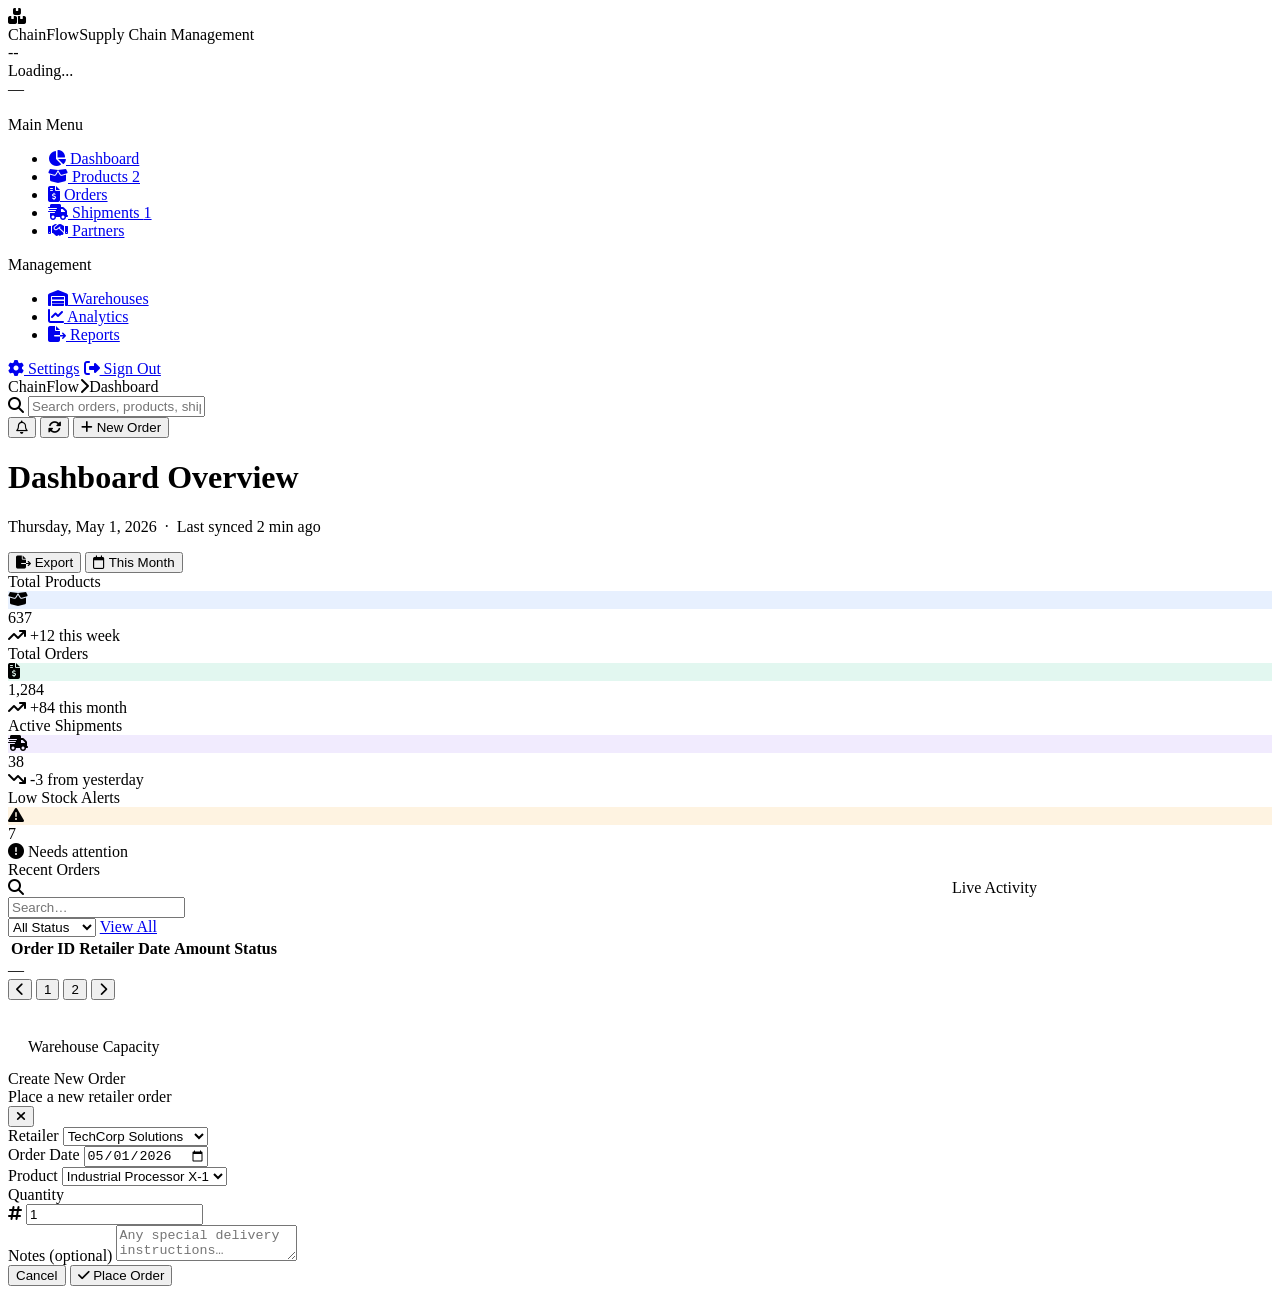
==== index.html @ c73697f6 "Add files via upload" ====
<!DOCTYPE html>
<html lang="en">
<head>
<meta charset="UTF-8">
<meta name="viewport" content="width=device-width, initial-scale=1.0">
<title>Dashboard – ChainFlow SCM</title>
<link rel="stylesheet" href="https://cdnjs.cloudflare.com/ajax/libs/font-awesome/6.4.0/css/all.min.css">
<link rel="stylesheet" href="css/design-system.css">
<link rel="stylesheet" href="css/components.css">
</head>
<body>
<div class="app-container">

  <!-- ═══ SIDEBAR ═══ -->
  <nav class="sidebar glass">
    <div class="sidebar-header">
      <div class="sidebar-logo">
        <div class="logo-icon"><i class="fa-solid fa-boxes-stacked"></i></div>
        <div>ChainFlow<span class="logo-subtitle">Supply Chain Management</span></div>
      </div>
    </div>
    <div class="sidebar-user">
      <div class="user-avatar" id="user-avatar-initials">--</div>
      <div class="user-info">
        <div class="user-name" id="sidebar-username">Loading...</div>
        <div class="user-role" id="sidebar-role">—</div>
      </div>
      <span class="badge primary" id="role-tag" style="font-size:0.6rem;padding:2px 7px;"></span>
    </div>
    <div class="sidebar-nav">
      <div class="nav-section-label">Main Menu</div>
      <ul class="nav-links">
        <li class="nav-item active"><a href="index.html"><i class="fa-solid fa-chart-pie"></i> Dashboard</a></li>
        <li class="nav-item"><a href="products.html"><i class="fa-solid fa-box-open"></i> Products <span class="nav-badge">2</span></a></li>
        <li class="nav-item"><a href="orders.html"><i class="fa-solid fa-file-invoice-dollar"></i> Orders</a></li>
        <li class="nav-item"><a href="shipments.html"><i class="fa-solid fa-truck-fast"></i> Shipments <span class="nav-badge">1</span></a></li>
        <li class="nav-item"><a href="partners.html"><i class="fa-solid fa-handshake"></i> Partners</a></li>
      </ul>
      <div class="nav-section-label" style="margin-top:8px;">Management</div>
      <ul class="nav-links">
        <li class="nav-item"><a href="warehouses.html"><i class="fa-solid fa-warehouse"></i> Warehouses</a></li>
        <li class="nav-item" data-admin-only><a href="analytics.html"><i class="fa-solid fa-chart-line"></i> Analytics</a></li>
        <li class="nav-item" data-admin-only><a href="reports.html"><i class="fa-solid fa-file-export"></i> Reports</a></li>
      </ul>
    </div>
    <div class="sidebar-footer">
      <a href="#" data-admin-only><i class="fa-solid fa-gear"></i> Settings</a>
      <a href="#" onclick="signOut()"><i class="fa-solid fa-right-from-bracket"></i> Sign Out</a>
    </div>
  </nav>

  <!-- ═══ MAIN ═══ -->
  <div class="main-content">
    <div class="topbar glass">
      <div class="topbar-left">
        <div class="breadcrumb">
          <span>ChainFlow</span><i class="fa-solid fa-chevron-right"></i><span>Dashboard</span>
        </div>
        <div class="topbar-search">
          <i class="fa-solid fa-search search-icon"></i>
          <input type="text" placeholder="Search orders, products, shipments...">
        </div>
      </div>
      <div class="topbar-right">
        <button class="topbar-icon-btn" data-tooltip="Notifications">
          <i class="fa-regular fa-bell"></i>
          <span class="notif-dot"></span>
        </button>
        <button class="topbar-icon-btn" data-tooltip="Refresh">
          <i class="fa-solid fa-rotate"></i>
        </button>
        <button class="btn btn-primary btn-sm" data-modal-target="quick-order-modal" data-permission="addOrder">
          <i class="fa-solid fa-plus"></i> New Order
        </button>
      </div>
    </div>

    <div class="page-content">
      <!-- Role Banner for non-admin -->
      <div id="role-banner" style="display:none;background:rgba(16,185,129,0.08);border:1px solid rgba(16,185,129,0.2);border-radius:10px;padding:10px 16px;margin-bottom:20px;align-items:center;gap:10px;font-size:var(--text-sm);">
        <i class="fa-solid fa-circle-info" style="color:var(--accent-green);"></i>
        <span>You are signed in as <strong>Operator</strong>. Some features are view-only.</span>
      </div>

      <div class="page-header fade-up">
        <div class="page-header-left">
          <h1>Dashboard Overview</h1>
          <p id="topbar-date">Thursday, May 1, 2026 &nbsp;·&nbsp; Last synced 2 min ago</p>
        </div>
        <div class="header-actions">
          <button class="btn btn-secondary btn-sm" data-admin-only><i class="fa-solid fa-file-export"></i> Export</button>
          <button class="btn btn-secondary btn-sm"><i class="fa-regular fa-calendar"></i> This Month</button>
        </div>
      </div>

      <!-- Stats Grid -->
      <div class="stats-grid">
        <div class="stat-card glass-card fade-up delay-1">
          <div class="stat-top">
            <div class="stat-label">Total Products</div>
            <div class="stat-icon-box" style="background:rgba(59,130,246,0.12);color:var(--accent-blue);"><i class="fa-solid fa-box-open"></i></div>
          </div>
          <div class="stat-value">637</div>
          <div class="stat-change up"><i class="fa-solid fa-arrow-trend-up"></i> +12 this week</div>
        </div>
        <div class="stat-card glass-card fade-up delay-2">
          <div class="stat-top">
            <div class="stat-label">Total Orders</div>
            <div class="stat-icon-box" style="background:rgba(16,185,129,0.12);color:var(--accent-green);"><i class="fa-solid fa-file-invoice-dollar"></i></div>
          </div>
          <div class="stat-value">1,284</div>
          <div class="stat-change up"><i class="fa-solid fa-arrow-trend-up"></i> +84 this month</div>
        </div>
        <div class="stat-card glass-card fade-up delay-3">
          <div class="stat-top">
            <div class="stat-label">Active Shipments</div>
            <div class="stat-icon-box" style="background:rgba(139,92,246,0.12);color:var(--accent-purple);"><i class="fa-solid fa-truck-fast"></i></div>
          </div>
          <div class="stat-value">38</div>
          <div class="stat-change down"><i class="fa-solid fa-arrow-trend-down"></i> -3 from yesterday</div>
        </div>
        <div class="stat-card glass-card fade-up delay-4">
          <div class="stat-top">
            <div class="stat-label">Low Stock Alerts</div>
            <div class="stat-icon-box" style="background:rgba(245,158,11,0.12);color:var(--accent-amber);"><i class="fa-solid fa-triangle-exclamation"></i></div>
          </div>
          <div class="stat-value">7</div>
          <div class="stat-change" style="color:var(--accent-amber);"><i class="fa-solid fa-circle-exclamation"></i> Needs attention</div>
        </div>
      </div>

      <!-- Two column -->
      <div style="display:grid;grid-template-columns:1fr 340px;gap:20px;margin-bottom:20px;">
        <div class="glass-card fade-up delay-2">
          <div class="table-toolbar">
            <div class="section-title">Recent Orders</div>
            <div class="flex gap-2">
              <div class="table-search" style="max-width:180px;">
                <i class="fa-solid fa-search search-icon"></i>
                <input type="text" id="order-search" placeholder="Search…" oninput="filterTable()">
              </div>
              <select class="filter-select" id="order-status-filter" onchange="filterTable()">
                <option value="">All Status</option>
                <option value="Delivered">Delivered</option>
                <option value="Shipped">Shipped</option>
                <option value="Processing">Processing</option>
                <option value="Pending">Pending</option>
              </select>
              <a href="orders.html" class="btn btn-ghost btn-sm">View All</a>
            </div>
          </div>
          <div class="table-container">
            <table>
              <thead>
                <tr>
                  <th>Order ID</th><th>Retailer</th><th>Date</th><th>Amount</th><th>Status</th>
                </tr>
              </thead>
              <tbody id="orders-body"></tbody>
            </table>
          </div>
          <div class="table-pagination">
            <span class="pagination-info" id="orders-page-info">—</span>
            <div class="pagination-controls">
              <button class="page-btn"><i class="fa-solid fa-chevron-left"></i></button>
              <button class="page-btn active">1</button>
              <button class="page-btn">2</button>
              <button class="page-btn"><i class="fa-solid fa-chevron-right"></i></button>
            </div>
          </div>
        </div>

        <div class="glass-card fade-up delay-3">
          <div style="padding:18px 20px;border-bottom:1px solid var(--border);"><div class="section-title">Live Activity</div></div>
          <div style="padding:8px 16px;" id="activity-feed"></div>
        </div>
      </div>

      <!-- Warehouse Capacity -->
      <div class="glass-card fade-up delay-4">
        <div style="padding:18px 20px 14px;border-bottom:1px solid var(--border);"><div class="section-title">Warehouse Capacity</div></div>
        <div style="display:grid;grid-template-columns:repeat(3,1fr);gap:0;" id="warehouse-grid"></div>
      </div>
    </div>
  </div>
</div>

<!-- New Order Modal -->
<div class="modal-overlay" id="quick-order-modal">
  <div class="modal glass">
    <div class="modal-header">
      <div><div class="modal-title">Create New Order</div><div class="modal-subtitle">Place a new retailer order</div></div>
      <button class="btn-icon-only" data-modal-close><i class="fa-solid fa-xmark"></i></button>
    </div>
    <div class="form-row">
      <div class="form-group">
        <label>Retailer</label>
        <select class="form-control"><option>TechCorp Solutions</option><option>DataCenter Systems</option><option>Global Networks</option></select>
      </div>
      <div class="form-group">
        <label>Order Date</label>
        <input type="date" class="form-control" value="2026-05-01">
      </div>
    </div>
    <div class="form-row">
      <div class="form-group">
        <label>Product</label>
        <select class="form-control"><option>Industrial Processor X-1</option><option>Server Rack 42U</option><option>Gigabit Switch 48-Port</option></select>
      </div>
      <div class="form-group">
        <label>Quantity</label>
        <div class="input-icon-wrap">
          <i class="fa-solid fa-hashtag input-prefix-icon"></i>
          <input type="number" class="form-control" value="1" min="1">
        </div>
      </div>
    </div>
    <div class="form-group">
      <label>Notes (optional)</label>
      <textarea class="form-control" rows="2" placeholder="Any special delivery instructions…"></textarea>
    </div>
    <div class="modal-footer">
      <button class="btn btn-secondary" data-modal-close>Cancel</button>
      <button class="btn btn-primary">
        <i class="fa-solid fa-check"></i> Place Order
      </button>
    </div>
  </div>
</div>

<script src="js/mockData.js"></script>
<script src="js/auth.js"></script>
<script src="js/main.js"></script>
<script>
const session = requireAuth();
if (session) {
  const initials = session.username.slice(0,2).toUpperCase();
  document.getElementById('user-avatar-initials').textContent = initials;
  applyPermissions();
  if (session.role !== 'admin') {
    document.getElementById('role-banner').style.display = 'flex';
  }
}

async function loadDashboard() {
  try {
    // 1. Stats
    const statsRes = await fetch('http://localhost:3000/api/stats');
    const stats = await statsRes.json();
    document.querySelectorAll('.stat-value')[0].textContent = stats.products;
    document.querySelectorAll('.stat-value')[1].textContent = stats.orders;
    document.querySelectorAll('.stat-value')[2].textContent = stats.shipments;
    document.querySelectorAll('.stat-value')[3].textContent = stats.lowStock;

    // 2. Recent Orders
    const ordersRes = await fetch('http://localhost:3000/api/orders');
    const allOrders = await ordersRes.json();
    renderOrders(allOrders.slice(0, 5));

    // 3. Warehouse Capacity
    const whRes = await fetch('http://localhost:3000/api/warehouses');
    const warehouses = await whRes.json();
    const wgrid = document.getElementById('warehouse-grid');
    wgrid.innerHTML = '';
    warehouses.forEach((w, i) => {
      const color = w.capacity > 85 ? 'var(--accent-red)' : 'var(--accent-blue)';
      wgrid.innerHTML += `
        <div style="padding:18px 22px;${i < warehouses.length - 1 ? 'border-right:1px solid var(--border);' : ''}">
          <div class="flex gap-2" style="margin-bottom:12px;">
            <div class="stat-icon-box" style="background:rgba(59,130,246,0.1);color:var(--accent-blue);width:34px;height:34px;"><i class="fa-solid fa-warehouse"></i></div>
            <div>
              <div style="font-weight:600;font-size:var(--text-sm)">${w.name}</div>
              <div style="font-size:var(--text-xs);color:var(--text-muted)">${w.id} · ${w.location}</div>
            </div>
            <span class="badge primary ml-auto">${w.type}</span>
          </div>
          <div style="display:flex;justify-content:space-between;font-size:var(--text-xs);margin-bottom:6px;">
            <span class="text-muted">Manager: ${w.manager}</span>
            <span style="font-weight:600;color:${color}">${w.capacity}%</span>
          </div>
          <div class="progress-bar-wrap"><div class="progress-bar-fill" style="width:${w.capacity}%;background:${color};"></div></div>
        </div>`;
    });

    // Populate New Order dropdowns
    const partnersRes = await fetch('http://localhost:3000/api/partners');
    const partners = await partnersRes.json();
    const retSelect = document.querySelector('#quick-order-modal select');
    retSelect.innerHTML = partners.filter(p => p.type === 'RETAILER').map(p => `<option value="${p.id}">${p.name}</option>`).join('');

    const prodsRes = await fetch('http://localhost:3000/api/products');
    const products = await prodsRes.json();
    const prodSelect = document.querySelectorAll('#quick-order-modal select')[1];
    prodSelect.innerHTML = products.map(p => `<option value="${p.id}">${p.name} ($${p.price})</option>`).join('');

  } catch (err) { console.error('Dashboard Load Error:', err); }
}

function renderOrders(list) {
  const b = document.getElementById('orders-body');
  b.innerHTML = '';
  list.forEach(o => {
    b.innerHTML += `
      <tr>
        <td class="font-mono fw-600" style="color:var(--accent-blue)">${o.id}</td>
        <td>${o.retailer}</td>
        <td class="text-muted">${o.date}</td>
        <td class="fw-600">$${Number(o.amount).toLocaleString('en-US',{minimumFractionDigits:2})}</td>
        <td>${getStatusBadge(o.status || 'Processing')}</td>
      </tr>`;
  });
}

async function placeOrder() {
  const modal = document.getElementById('quick-order-modal');
  const retailerId = modal.querySelectorAll('select')[0].value;
  const productId = modal.querySelectorAll('select')[1].value;
  const quantity = modal.querySelector('input[type="number"]').value;
  
  // Find price
  const res = await fetch('http://localhost:3000/api/products');
  const products = await res.json();
  const p = products.find(x => x.id == productId);
  const amount = p ? p.price * quantity : 0;

  try {
    const res = await fetch('http://localhost:3000/api/orders', {
      method: 'POST',
      headers: { 'Content-Type': 'application/json' },
      body: JSON.stringify({ retailerId, productId, quantity, amount })
    });
    if ((await res.json()).success) {
      modal.classList.remove('active');
      loadDashboard();
      alert('Order placed successfully!');
    }
  } catch (err) { alert('Error placing order'); }
}

// Activity Feed (Keep static or derive from orders)
const activities = [
  { icon:'fa-plus', color:'var(--accent-green)', bg:'rgba(16,185,129,0.12)', text:'New order <b>ORD-1027</b> placed', time:'2 min ago' },
  { icon:'fa-truck-fast', color:'var(--accent-blue)', bg:'rgba(59,130,246,0.12)', text:'Shipment <b>SHP-8821</b> dispatched', time:'14 min ago' },
  { icon:'fa-triangle-exclamation', color:'var(--accent-amber)', bg:'rgba(245,158,11,0.12)', text:'<b>Server Rack 42U</b> low stock', time:'1 hr ago' },
];
const feed = document.getElementById('activity-feed');
activities.forEach(a => {
  feed.innerHTML += `
    <div class="activity-item">
      <div class="activity-icon" style="background:${a.bg};color:${a.color}"><i class="fa-solid ${a.icon}"></i></div>
      <div class="activity-body">
        <div class="activity-title">${a.text}</div>
        <div class="activity-time">${a.time}</div>
      </div>
    </div>`;
});

loadDashboard();
document.querySelector('#quick-order-modal .btn-primary').onclick = placeOrder;
</script>
</body>
</html>
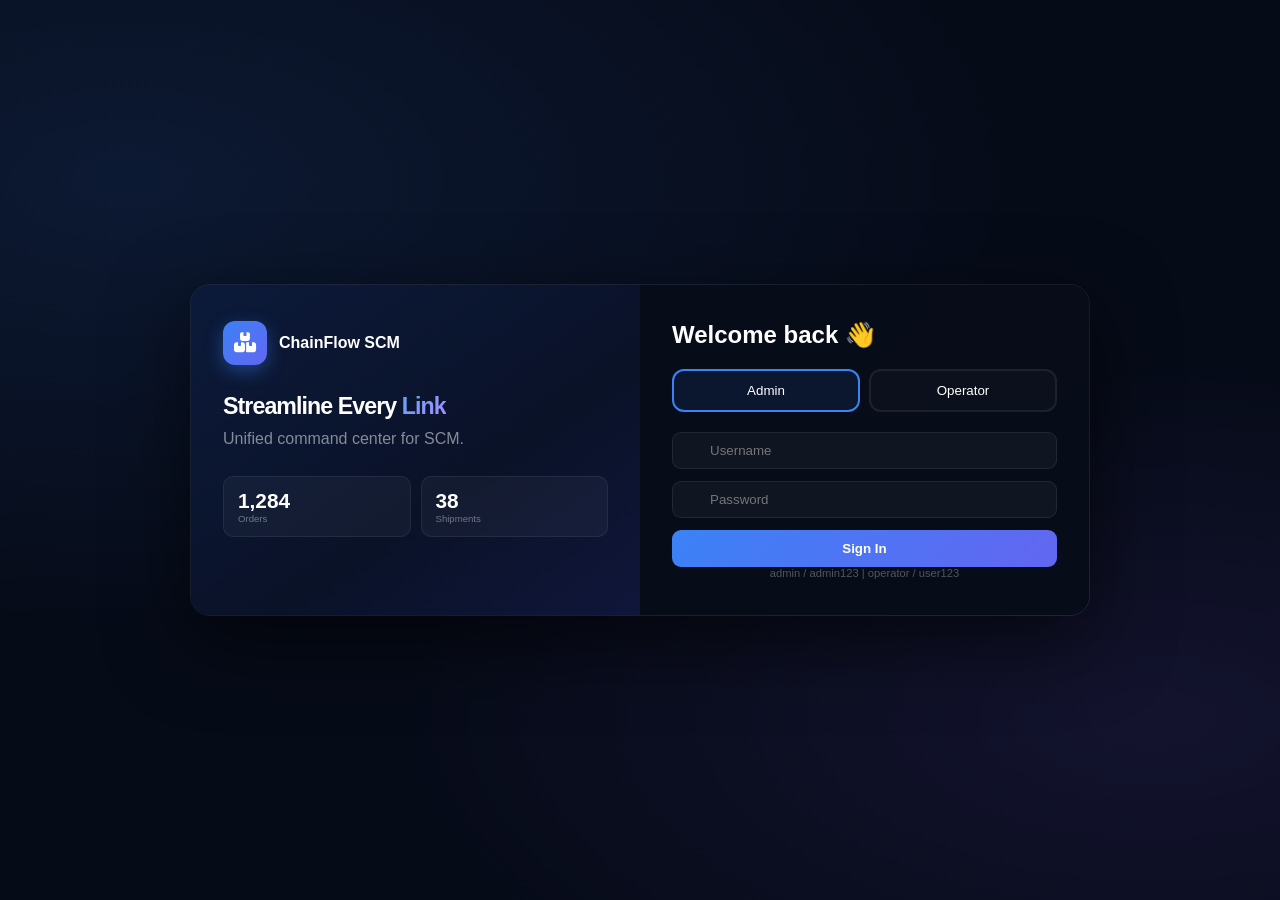
==== commit 786a9da1: "Add files via upload" ====
--- a/index.html
+++ b/index.html
@@ -5,35 +5,90 @@
 <meta name="viewport" content="width=device-width, initial-scale=1.0">
 <title>Dashboard – ChainFlow SCM</title>
 <link rel="stylesheet" href="https://cdnjs.cloudflare.com/ajax/libs/font-awesome/6.4.0/css/all.min.css">
-<link rel="stylesheet" href="css/design-system.css">
-<link rel="stylesheet" href="css/components.css">
+<style>
+/* ── DESIGN SYSTEM ── */
+@import url('https://fonts.googleapis.com/css2?family=Inter:wght@300;400;500;600;700;800&display=swap');
+:root {
+    --bg-primary: #060b18; --bg-secondary: #0d1526; --bg-card: rgba(15, 23, 42, 0.85); --bg-hover: rgba(30, 41, 59, 0.6); --bg-input: rgba(8, 14, 28, 0.9);
+    --accent-blue: #3b82f6; --accent-indigo: #6366f1; --accent-purple: #8b5cf6; --accent-cyan: #06b6d4; --accent-green: #10b981; --accent-amber: #f59e0b; --accent-red: #ef4444;
+    --glow-blue: rgba(59, 130, 246, 0.35); --glow-purple: rgba(139, 92, 246, 0.35);
+    --text-primary: #f1f5f9; --text-secondary: #94a3b8; --text-muted: #475569; --text-xs: 0.75rem; --text-sm: 0.875rem; --text-base: 0.95rem;
+    --border: rgba(255, 255, 255, 0.07); --border-light: rgba(255, 255, 255, 0.12); --border-accent: rgba(59, 130, 246, 0.3);
+    --radius-xs: 4px; --radius-sm: 8px; --radius-md: 12px; --radius-lg: 16px; --radius-xl: 24px;
+    --shadow-sm: 0 2px 8px rgba(0,0,0,0.3); --shadow-md: 0 4px 20px rgba(0,0,0,0.4); --shadow-lg: 0 8px 40px rgba(0,0,0,0.5); --shadow-glow: 0 0 30px var(--glow-blue);
+    --transition: all 0.2s cubic-bezier(0.4, 0, 0.2, 1); --transition-slow: all 0.4s cubic-bezier(0.4, 0, 0.2, 1);
+    --sidebar-width: 250px;
+}
+*, *::before, *::after { margin: 0; padding: 0; box-sizing: border-box; }
+html { scroll-behavior: smooth; }
+body { background: var(--bg-primary); background-image: radial-gradient(ellipse at 0% 0%, rgba(59,130,246,0.07) 0%, transparent 50%), radial-gradient(ellipse at 100% 100%, rgba(139,92,246,0.07) 0%, transparent 50%); color: var(--text-primary); font-family: 'Inter', sans-serif; font-size: var(--text-base); line-height: 1.6; -webkit-font-smoothing: antialiased; min-height: 100vh; overflow-x: hidden; }
+a { color: inherit; text-decoration: none; }
+::-webkit-scrollbar { width: 5px; height: 5px; } ::-webkit-scrollbar-track { background: transparent; } ::-webkit-scrollbar-thumb { background: rgba(255,255,255,0.1); border-radius: 10px; }
+.glass { background: var(--bg-card); backdrop-filter: blur(20px) saturate(180%); border: 1px solid var(--border); }
+.glass-card { background: var(--bg-card); backdrop-filter: blur(20px) saturate(180%); border: 1px solid var(--border); border-radius: var(--radius-lg); box-shadow: var(--shadow-md); transition: var(--transition); }
+.glass-card:hover { border-color: var(--border-light); box-shadow: var(--shadow-lg); }
+@keyframes fadeUp { from { opacity: 0; transform: translateY(16px); } to { opacity: 1; transform: translateY(0); } }
+.fade-up { animation: fadeUp 0.45s cubic-bezier(0.16, 1, 0.3, 1) both; }
+.delay-1 { animation-delay: 0.08s; } .delay-2 { animation-delay: 0.16s; } .delay-3 { animation-delay: 0.24s; }
+
+/* ── COMPONENTS ── */
+.app-container { display: flex; min-height: 100vh; }
+.sidebar { width: var(--sidebar-width); height: 100vh; position: fixed; left: 0; top: 0; display: flex; flex-direction: column; z-index: 200; border-right: 1px solid var(--border); padding: 0; overflow: hidden; }
+.sidebar-header { padding: 24px 20px 20px; border-bottom: 1px solid var(--border); }
+.sidebar-logo { display: flex; align-items: center; gap: 10px; font-size: 1.1rem; font-weight: 700; color: var(--text-primary); }
+.logo-icon { width: 36px; height: 36px; background: linear-gradient(135deg, var(--accent-blue), var(--accent-purple)); border-radius: var(--radius-sm); display: flex; align-items: center; justify-content: center; font-size: 1rem; color: #fff; box-shadow: 0 4px 12px var(--glow-blue); }
+.sidebar-user { padding: 16px 20px; border-bottom: 1px solid var(--border); display: flex; align-items: center; gap: 10px; cursor: pointer; transition: var(--transition); }
+.user-avatar { width: 34px; height: 34px; border-radius: 50%; background: linear-gradient(135deg, #3b82f6, #8b5cf6); display: flex; align-items: center; justify-content: center; font-weight: 700; font-size: 0.8rem; color: #fff; border: 2px solid rgba(255,255,255,0.15); }
+.user-name { font-size: 0.82rem; font-weight: 600; } .user-role { font-size: 0.72rem; color: var(--text-muted); }
+.sidebar-nav { flex: 1; padding: 12px 12px; overflow-y: auto; }
+.nav-section-label { font-size: 0.65rem; font-weight: 600; text-transform: uppercase; color: var(--text-muted); padding: 12px 10px 6px; }
+.nav-links { list-style: none; display: flex; flex-direction: column; gap: 2px; }
+.nav-item a { display: flex; align-items: center; gap: 10px; padding: 9px 12px; border-radius: var(--radius-sm); color: var(--text-secondary); font-size: var(--text-sm); transition: var(--transition); }
+.nav-item.active a { background: linear-gradient(135deg, rgba(59,130,246,0.15), rgba(99,102,241,0.15)); color: var(--accent-blue); border: 1px solid rgba(59,130,246,0.18); }
+.main-content { flex: 1; margin-left: var(--sidebar-width); display: flex; flex-direction: column; min-height: 100vh; }
+.topbar { position: sticky; top: 0; z-index: 100; padding: 0 32px; height: 64px; display: flex; align-items: center; justify-content: space-between; border-bottom: 1px solid var(--border); background: rgba(6, 11, 24, 0.85); backdrop-filter: blur(20px); }
+.breadcrumb { display: flex; align-items: center; gap: 8px; font-size: var(--text-sm); color: var(--text-muted); }
+.page-content { padding: 28px 32px; flex: 1; }
+.stats-grid { display: grid; grid-template-columns: repeat(4, 1fr); gap: 18px; margin-bottom: 24px; }
+.stat-card { padding: 22px; position: relative; overflow: hidden; transition: var(--transition); }
+.stat-value { font-size: 2rem; font-weight: 700; letter-spacing: -0.04em; }
+.table-toolbar { display: flex; justify-content: space-between; align-items: center; padding: 16px 20px; border-bottom: 1px solid var(--border); gap: 12px; }
+.table-search input { background: var(--bg-input); border: 1px solid var(--border); border-radius: var(--radius-sm); padding: 8px 12px 8px 34px; color: var(--text-primary); font-size: var(--text-sm); }
+table { width: 100%; border-collapse: separate; border-spacing: 0; }
+th { padding: 12px 16px; font-size: var(--text-xs); font-weight: 600; text-transform: uppercase; color: var(--text-muted); border-bottom: 1px solid var(--border); }
+td { padding: 14px 16px; font-size: var(--text-sm); border-bottom: 1px solid var(--border); }
+.badge { padding: 3px 9px; border-radius: 20px; font-size: 0.72rem; font-weight: 600; display: inline-flex; align-items: center; gap: 5px; }
+.badge.success { background: rgba(16,185,129,0.12); color: #34d399; }
+.badge.warning { background: rgba(245,158,11,0.12); color: #fbbf24; }
+.badge.danger { background: rgba(239,68,68,0.12); color: #f87171; }
+.btn { display: inline-flex; align-items: center; gap: 7px; padding: 9px 18px; border-radius: var(--radius-sm); font-size: var(--text-sm); font-weight: 500; cursor: pointer; border: none; transition: var(--transition); }
+.btn-primary { background: linear-gradient(135deg, var(--accent-blue), var(--accent-indigo)); color: #fff; box-shadow: 0 4px 14px var(--glow-blue); }
+.modal-overlay { position: fixed; inset: 0; background: rgba(0,0,0,0.65); backdrop-filter: blur(6px); display: none; align-items: center; justify-content: center; z-index: 1000; padding: 20px; }
+.modal-overlay.active { display: flex; }
+.modal { width: 100%; max-width: 520px; border-radius: var(--radius-lg); padding: 28px; background: var(--bg-card); border: 1px solid var(--border); }
+</style>
 </head>
 <body>
 <div class="app-container">
-
-  <!-- ═══ SIDEBAR ═══ -->
   <nav class="sidebar glass">
     <div class="sidebar-header">
       <div class="sidebar-logo">
         <div class="logo-icon"><i class="fa-solid fa-boxes-stacked"></i></div>
-        <div>ChainFlow<span class="logo-subtitle">Supply Chain Management</span></div>
+        <div>ChainFlow<span class="logo-subtitle" style="display:block;font-size:0.65rem;font-weight:400;color:var(--text-muted);text-transform:uppercase;">Supply Chain Management</span></div>
       </div>
     </div>
     <div class="sidebar-user">
       <div class="user-avatar" id="user-avatar-initials">--</div>
-      <div class="user-info">
-        <div class="user-name" id="sidebar-username">Loading...</div>
-        <div class="user-role" id="sidebar-role">—</div>
-      </div>
+      <div class="user-info"><div class="user-name">Loading...</div><div class="user-role">—</div></div>
       <span class="badge primary" id="role-tag" style="font-size:0.6rem;padding:2px 7px;"></span>
     </div>
     <div class="sidebar-nav">
       <div class="nav-section-label">Main Menu</div>
       <ul class="nav-links">
         <li class="nav-item active"><a href="index.html"><i class="fa-solid fa-chart-pie"></i> Dashboard</a></li>
-        <li class="nav-item"><a href="products.html"><i class="fa-solid fa-box-open"></i> Products <span class="nav-badge">2</span></a></li>
+        <li class="nav-item"><a href="products.html"><i class="fa-solid fa-box-open"></i> Products</a></li>
         <li class="nav-item"><a href="orders.html"><i class="fa-solid fa-file-invoice-dollar"></i> Orders</a></li>
-        <li class="nav-item"><a href="shipments.html"><i class="fa-solid fa-truck-fast"></i> Shipments <span class="nav-badge">1</span></a></li>
+        <li class="nav-item"><a href="shipments.html"><i class="fa-solid fa-truck-fast"></i> Shipments</a></li>
         <li class="nav-item"><a href="partners.html"><i class="fa-solid fa-handshake"></i> Partners</a></li>
       </ul>
       <div class="nav-section-label" style="margin-top:8px;">Management</div>
@@ -43,320 +98,147 @@
         <li class="nav-item" data-admin-only><a href="reports.html"><i class="fa-solid fa-file-export"></i> Reports</a></li>
       </ul>
     </div>
-    <div class="sidebar-footer">
-      <a href="#" data-admin-only><i class="fa-solid fa-gear"></i> Settings</a>
-      <a href="#" onclick="signOut()"><i class="fa-solid fa-right-from-bracket"></i> Sign Out</a>
+    <div class="sidebar-footer" style="padding:12px;border-top:1px solid var(--border);">
+      <a href="#" onclick="signOut()" style="display:flex;align-items:center;gap:10px;padding:9px 12px;color:var(--text-muted);font-size:var(--text-sm);"><i class="fa-solid fa-right-from-bracket"></i> Sign Out</a>
     </div>
   </nav>
 
-  <!-- ═══ MAIN ═══ -->
   <div class="main-content">
     <div class="topbar glass">
-      <div class="topbar-left">
-        <div class="breadcrumb">
-          <span>ChainFlow</span><i class="fa-solid fa-chevron-right"></i><span>Dashboard</span>
-        </div>
-        <div class="topbar-search">
-          <i class="fa-solid fa-search search-icon"></i>
-          <input type="text" placeholder="Search orders, products, shipments...">
-        </div>
-      </div>
+      <div class="topbar-left"><div class="breadcrumb"><span>Home</span><i class="fa-solid fa-chevron-right" style="font-size:0.7rem;margin:0 8px;"></i><span>Dashboard</span></div></div>
       <div class="topbar-right">
-        <button class="topbar-icon-btn" data-tooltip="Notifications">
-          <i class="fa-regular fa-bell"></i>
-          <span class="notif-dot"></span>
-        </button>
-        <button class="topbar-icon-btn" data-tooltip="Refresh">
-          <i class="fa-solid fa-rotate"></i>
-        </button>
-        <button class="btn btn-primary btn-sm" data-modal-target="quick-order-modal" data-permission="addOrder">
-          <i class="fa-solid fa-plus"></i> New Order
-        </button>
+        <button class="btn btn-primary btn-sm" data-modal-target="quick-order-modal"><i class="fa-solid fa-plus"></i> New Order</button>
       </div>
     </div>
 
     <div class="page-content">
-      <!-- Role Banner for non-admin -->
-      <div id="role-banner" style="display:none;background:rgba(16,185,129,0.08);border:1px solid rgba(16,185,129,0.2);border-radius:10px;padding:10px 16px;margin-bottom:20px;align-items:center;gap:10px;font-size:var(--text-sm);">
-        <i class="fa-solid fa-circle-info" style="color:var(--accent-green);"></i>
-        <span>You are signed in as <strong>Operator</strong>. Some features are view-only.</span>
-      </div>
-
       <div class="page-header fade-up">
-        <div class="page-header-left">
-          <h1>Dashboard Overview</h1>
-          <p id="topbar-date">Thursday, May 1, 2026 &nbsp;·&nbsp; Last synced 2 min ago</p>
-        </div>
-        <div class="header-actions">
-          <button class="btn btn-secondary btn-sm" data-admin-only><i class="fa-solid fa-file-export"></i> Export</button>
-          <button class="btn btn-secondary btn-sm"><i class="fa-regular fa-calendar"></i> This Month</button>
-        </div>
-      </div>
-
-      <!-- Stats Grid -->
-      <div class="stats-grid">
-        <div class="stat-card glass-card fade-up delay-1">
-          <div class="stat-top">
-            <div class="stat-label">Total Products</div>
-            <div class="stat-icon-box" style="background:rgba(59,130,246,0.12);color:var(--accent-blue);"><i class="fa-solid fa-box-open"></i></div>
-          </div>
-          <div class="stat-value">637</div>
-          <div class="stat-change up"><i class="fa-solid fa-arrow-trend-up"></i> +12 this week</div>
-        </div>
-        <div class="stat-card glass-card fade-up delay-2">
-          <div class="stat-top">
-            <div class="stat-label">Total Orders</div>
-            <div class="stat-icon-box" style="background:rgba(16,185,129,0.12);color:var(--accent-green);"><i class="fa-solid fa-file-invoice-dollar"></i></div>
-          </div>
-          <div class="stat-value">1,284</div>
-          <div class="stat-change up"><i class="fa-solid fa-arrow-trend-up"></i> +84 this month</div>
-        </div>
-        <div class="stat-card glass-card fade-up delay-3">
-          <div class="stat-top">
-            <div class="stat-label">Active Shipments</div>
-            <div class="stat-icon-box" style="background:rgba(139,92,246,0.12);color:var(--accent-purple);"><i class="fa-solid fa-truck-fast"></i></div>
-          </div>
-          <div class="stat-value">38</div>
-          <div class="stat-change down"><i class="fa-solid fa-arrow-trend-down"></i> -3 from yesterday</div>
-        </div>
-        <div class="stat-card glass-card fade-up delay-4">
-          <div class="stat-top">
-            <div class="stat-label">Low Stock Alerts</div>
-            <div class="stat-icon-box" style="background:rgba(245,158,11,0.12);color:var(--accent-amber);"><i class="fa-solid fa-triangle-exclamation"></i></div>
-          </div>
-          <div class="stat-value">7</div>
-          <div class="stat-change" style="color:var(--accent-amber);"><i class="fa-solid fa-circle-exclamation"></i> Needs attention</div>
-        </div>
-      </div>
-
-      <!-- Two column -->
-      <div style="display:grid;grid-template-columns:1fr 340px;gap:20px;margin-bottom:20px;">
-        <div class="glass-card fade-up delay-2">
-          <div class="table-toolbar">
-            <div class="section-title">Recent Orders</div>
-            <div class="flex gap-2">
-              <div class="table-search" style="max-width:180px;">
-                <i class="fa-solid fa-search search-icon"></i>
-                <input type="text" id="order-search" placeholder="Search…" oninput="filterTable()">
-              </div>
-              <select class="filter-select" id="order-status-filter" onchange="filterTable()">
-                <option value="">All Status</option>
-                <option value="Delivered">Delivered</option>
-                <option value="Shipped">Shipped</option>
-                <option value="Processing">Processing</option>
-                <option value="Pending">Pending</option>
-              </select>
-              <a href="orders.html" class="btn btn-ghost btn-sm">View All</a>
-            </div>
-          </div>
-          <div class="table-container">
-            <table>
-              <thead>
-                <tr>
-                  <th>Order ID</th><th>Retailer</th><th>Date</th><th>Amount</th><th>Status</th>
-                </tr>
-              </thead>
-              <tbody id="orders-body"></tbody>
-            </table>
-          </div>
-          <div class="table-pagination">
-            <span class="pagination-info" id="orders-page-info">—</span>
-            <div class="pagination-controls">
-              <button class="page-btn"><i class="fa-solid fa-chevron-left"></i></button>
-              <button class="page-btn active">1</button>
-              <button class="page-btn">2</button>
-              <button class="page-btn"><i class="fa-solid fa-chevron-right"></i></button>
-            </div>
-          </div>
-        </div>
-
-        <div class="glass-card fade-up delay-3">
-          <div style="padding:18px 20px;border-bottom:1px solid var(--border);"><div class="section-title">Live Activity</div></div>
-          <div style="padding:8px 16px;" id="activity-feed"></div>
-        </div>
-      </div>
-
-      <!-- Warehouse Capacity -->
-      <div class="glass-card fade-up delay-4">
-        <div style="padding:18px 20px 14px;border-bottom:1px solid var(--border);"><div class="section-title">Warehouse Capacity</div></div>
-        <div style="display:grid;grid-template-columns:repeat(3,1fr);gap:0;" id="warehouse-grid"></div>
+        <h1>Dashboard Overview</h1>
+        <p style="color:var(--text-secondary);font-size:var(--text-sm);margin-top:4px;">Real-time supply chain monitoring and performance metrics.</p>
+      </div>
+      
+      <div class="stats-grid fade-up delay-1">
+        <div class="glass-card stat-card">
+          <div class="stat-label" style="font-size:var(--text-xs);font-weight:600;color:var(--text-muted);text-transform:uppercase;">Total Products</div>
+          <div class="stat-value" id="stat-products">0</div>
+        </div>
+        <div class="glass-card stat-card">
+          <div class="stat-label" style="font-size:var(--text-xs);font-weight:600;color:var(--text-muted);text-transform:uppercase;">Active Orders</div>
+          <div class="stat-value" id="stat-orders">0</div>
+        </div>
+        <div class="glass-card stat-card">
+          <div class="stat-label" style="font-size:var(--text-xs);font-weight:600;color:var(--text-muted);text-transform:uppercase;">Live Shipments</div>
+          <div class="stat-value" id="stat-shipments">0</div>
+        </div>
+        <div class="glass-card stat-card">
+          <div class="stat-label" style="font-size:var(--text-xs);font-weight:600;color:var(--text-muted);text-transform:uppercase;">Low Stock Alerts</div>
+          <div class="stat-value" id="stat-low-stock" style="color:var(--accent-red);">0</div>
+        </div>
+      </div>
+
+      <div class="glass-card fade-up delay-2" style="padding:20px;">
+        <div style="font-weight:600;margin-bottom:16px;">Recent Inventory Activity</div>
+        <div class="table-container">
+          <table>
+            <thead><tr><th>Product</th><th>Status</th><th>Stock</th><th>Location</th></tr></thead>
+            <tbody id="inventory-body"></tbody>
+          </table>
+        </div>
       </div>
     </div>
   </div>
 </div>
 
-<!-- New Order Modal -->
+<!-- Quick Order Modal -->
 <div class="modal-overlay" id="quick-order-modal">
-  <div class="modal glass">
-    <div class="modal-header">
-      <div><div class="modal-title">Create New Order</div><div class="modal-subtitle">Place a new retailer order</div></div>
-      <button class="btn-icon-only" data-modal-close><i class="fa-solid fa-xmark"></i></button>
-    </div>
-    <div class="form-row">
-      <div class="form-group">
-        <label>Retailer</label>
-        <select class="form-control"><option>TechCorp Solutions</option><option>DataCenter Systems</option><option>Global Networks</option></select>
-      </div>
-      <div class="form-group">
-        <label>Order Date</label>
-        <input type="date" class="form-control" value="2026-05-01">
-      </div>
-    </div>
-    <div class="form-row">
-      <div class="form-group">
-        <label>Product</label>
-        <select class="form-control"><option>Industrial Processor X-1</option><option>Server Rack 42U</option><option>Gigabit Switch 48-Port</option></select>
-      </div>
-      <div class="form-group">
-        <label>Quantity</label>
-        <div class="input-icon-wrap">
-          <i class="fa-solid fa-hashtag input-prefix-icon"></i>
-          <input type="number" class="form-control" value="1" min="1">
-        </div>
-      </div>
-    </div>
-    <div class="form-group">
-      <label>Notes (optional)</label>
-      <textarea class="form-control" rows="2" placeholder="Any special delivery instructions…"></textarea>
-    </div>
-    <div class="modal-footer">
+  <div class="modal">
+    <div style="font-weight:700;font-size:1.1rem;margin-bottom:20px;">Create Quick Order</div>
+    <div style="display:flex;flex-direction:column;gap:12px;">
+      <select class="glass" id="retailer-select" style="padding:10px;border-radius:8px;color:white;background:var(--bg-input);border:1px solid var(--border);"></select>
+      <select class="glass" id="product-select" style="padding:10px;border-radius:8px;color:white;background:var(--bg-input);border:1px solid var(--border);"></select>
+      <input type="number" id="order-qty" placeholder="Quantity" style="padding:10px;border-radius:8px;color:white;background:var(--bg-input);border:1px solid var(--border);">
+    </div>
+    <div style="display:flex;justify-content:flex-end;gap:10px;margin-top:20px;">
       <button class="btn btn-secondary" data-modal-close>Cancel</button>
-      <button class="btn btn-primary">
-        <i class="fa-solid fa-check"></i> Place Order
-      </button>
+      <button class="btn btn-primary" onclick="placeQuickOrder()">Place Order</button>
     </div>
   </div>
 </div>
 
-<script src="js/mockData.js"></script>
-<script src="js/auth.js"></script>
-<script src="js/main.js"></script>
 <script>
+/* ── AUTH & ROLE MANAGER ── */
+const AUTH_KEY = 'chainflow_auth';
+const ROLES = { admin: { label: 'Administrator', permissions: { viewDashboard: true, viewProducts: true, addProduct: true, editProduct: true, deleteProduct: true, viewOrders: true, addOrder: true, editOrder: true, deleteOrder: true, viewShipments: true, addShipment: true, editShipment: true, deleteShipment: true, viewPartners: true, addPartner: true, editPartner: true, deletePartner: true, viewWarehouses: true, addWarehouse: true, viewAnalytics: true, viewReports: true, viewSettings: true } }, user: { label: 'Operator', permissions: { viewDashboard: true, viewProducts: true, addOrder: true, viewOrders: true, viewShipments: true, viewPartners: true, viewWarehouses: true } } };
+function getSession() { try { return JSON.parse(localStorage.getItem(AUTH_KEY)); } catch { return null; } }
+function setSession(username, role) { localStorage.setItem(AUTH_KEY, JSON.stringify({ username, role, loginTime: new Date().toISOString() })); }
+function signOut() { localStorage.removeItem(AUTH_KEY); window.location.href = 'login.html'; }
+function requireAuth() { const s = getSession(); if (!s) { window.location.href = 'login.html'; return null; } return s; }
+function can(p) { const s = getSession(); return s && ROLES[s.role]?.permissions[p]; }
+function applyPermissions() {
+  const s = getSession(); if (!s) return;
+  document.querySelectorAll('.user-name').forEach(el => el.textContent = s.username);
+  document.querySelectorAll('.user-role').forEach(el => el.textContent = ROLES[s.role]?.label);
+  const tag = document.getElementById('role-tag'); if (tag) { tag.textContent = ROLES[s.role]?.label; tag.className = 'badge ' + (s.role === 'admin' ? 'primary' : 'success'); }
+  document.querySelectorAll('[data-permission]').forEach(el => { if (!can(el.getAttribute('data-permission'))) el.style.display = 'none'; });
+  if (s.role !== 'admin') document.querySelectorAll('[data-admin-only]').forEach(el => el.style.display = 'none');
+}
+
+/* ── MAIN UTILITIES ── */
+function getStatusBadge(s) {
+  s = s.toLowerCase(); let t = 'primary';
+  if (s.includes('delivered') || s.includes('in stock') || s.includes('shipped')) t = 'success';
+  else if (s.includes('pending') || s.includes('low stock') || s.includes('processing')) t = 'warning';
+  else if (s.includes('out of stock') || s.includes('failed')) t = 'danger';
+  return `<span class="badge ${t}">${s}</span>`;
+}
+document.addEventListener('DOMContentLoaded', () => {
+  document.querySelectorAll('[data-modal-target]').forEach(t => t.onclick = () => document.getElementById(t.getAttribute('data-modal-target')).classList.add('active'));
+  document.querySelectorAll('[data-modal-close]').forEach(c => c.onclick = () => c.closest('.modal-overlay').classList.remove('active'));
+});
+
+/* ── DASHBOARD LOGIC ── */
+const API = 'https://full-boxes-stop.loca.lt/api';
 const session = requireAuth();
-if (session) {
-  const initials = session.username.slice(0,2).toUpperCase();
-  document.getElementById('user-avatar-initials').textContent = initials;
-  applyPermissions();
-  if (session.role !== 'admin') {
-    document.getElementById('role-banner').style.display = 'flex';
-  }
-}
-
-async function loadDashboard() {
+if (session) applyPermissions();
+
+async function init() {
   try {
-    // 1. Stats
-    const statsRes = await fetch('http://localhost:3000/api/stats');
-    const stats = await statsRes.json();
-    document.querySelectorAll('.stat-value')[0].textContent = stats.products;
-    document.querySelectorAll('.stat-value')[1].textContent = stats.orders;
-    document.querySelectorAll('.stat-value')[2].textContent = stats.shipments;
-    document.querySelectorAll('.stat-value')[3].textContent = stats.lowStock;
-
-    // 2. Recent Orders
-    const ordersRes = await fetch('http://localhost:3000/api/orders');
-    const allOrders = await ordersRes.json();
-    renderOrders(allOrders.slice(0, 5));
-
-    // 3. Warehouse Capacity
-    const whRes = await fetch('http://localhost:3000/api/warehouses');
-    const warehouses = await whRes.json();
-    const wgrid = document.getElementById('warehouse-grid');
-    wgrid.innerHTML = '';
-    warehouses.forEach((w, i) => {
-      const color = w.capacity > 85 ? 'var(--accent-red)' : 'var(--accent-blue)';
-      wgrid.innerHTML += `
-        <div style="padding:18px 22px;${i < warehouses.length - 1 ? 'border-right:1px solid var(--border);' : ''}">
-          <div class="flex gap-2" style="margin-bottom:12px;">
-            <div class="stat-icon-box" style="background:rgba(59,130,246,0.1);color:var(--accent-blue);width:34px;height:34px;"><i class="fa-solid fa-warehouse"></i></div>
-            <div>
-              <div style="font-weight:600;font-size:var(--text-sm)">${w.name}</div>
-              <div style="font-size:var(--text-xs);color:var(--text-muted)">${w.id} · ${w.location}</div>
-            </div>
-            <span class="badge primary ml-auto">${w.type}</span>
-          </div>
-          <div style="display:flex;justify-content:space-between;font-size:var(--text-xs);margin-bottom:6px;">
-            <span class="text-muted">Manager: ${w.manager}</span>
-            <span style="font-weight:600;color:${color}">${w.capacity}%</span>
-          </div>
-          <div class="progress-bar-wrap"><div class="progress-bar-fill" style="width:${w.capacity}%;background:${color};"></div></div>
-        </div>`;
+    const [stats, products, partners] = await Promise.all([
+      fetch(`${API}/stats`).then(r => r.json()),
+      fetch(`${API}/products`).then(r => r.json()),
+      fetch(`${API}/partners`).then(r => r.json())
+    ]);
+    document.getElementById('stat-products').textContent = stats.products;
+    document.getElementById('stat-orders').textContent = stats.orders;
+    document.getElementById('stat-shipments').textContent = stats.shipments;
+    document.getElementById('stat-low-stock').textContent = stats.lowStock;
+    
+    const b = document.getElementById('inventory-body');
+    products.slice(0, 6).forEach(p => {
+      b.innerHTML += `<tr><td>${p.name}</td><td>${getStatusBadge(p.stock > 10 ? 'In Stock' : 'Low Stock')}</td><td>${p.stock}</td><td class="text-muted">${p.warehouse || 'Central'}</td></tr>`;
     });
 
-    // Populate New Order dropdowns
-    const partnersRes = await fetch('http://localhost:3000/api/partners');
-    const partners = await partnersRes.json();
-    const retSelect = document.querySelector('#quick-order-modal select');
-    retSelect.innerHTML = partners.filter(p => p.type === 'RETAILER').map(p => `<option value="${p.id}">${p.name}</option>`).join('');
-
-    const prodsRes = await fetch('http://localhost:3000/api/products');
-    const products = await prodsRes.json();
-    const prodSelect = document.querySelectorAll('#quick-order-modal select')[1];
-    prodSelect.innerHTML = products.map(p => `<option value="${p.id}">${p.name} ($${p.price})</option>`).join('');
-
-  } catch (err) { console.error('Dashboard Load Error:', err); }
-}
-
-function renderOrders(list) {
-  const b = document.getElementById('orders-body');
-  b.innerHTML = '';
-  list.forEach(o => {
-    b.innerHTML += `
-      <tr>
-        <td class="font-mono fw-600" style="color:var(--accent-blue)">${o.id}</td>
-        <td>${o.retailer}</td>
-        <td class="text-muted">${o.date}</td>
-        <td class="fw-600">$${Number(o.amount).toLocaleString('en-US',{minimumFractionDigits:2})}</td>
-        <td>${getStatusBadge(o.status || 'Processing')}</td>
-      </tr>`;
-  });
-}
-
-async function placeOrder() {
-  const modal = document.getElementById('quick-order-modal');
-  const retailerId = modal.querySelectorAll('select')[0].value;
-  const productId = modal.querySelectorAll('select')[1].value;
-  const quantity = modal.querySelector('input[type="number"]').value;
-  
-  // Find price
-  const res = await fetch('http://localhost:3000/api/products');
-  const products = await res.json();
-  const p = products.find(x => x.id == productId);
-  const amount = p ? p.price * quantity : 0;
-
+    document.getElementById('retailer-select').innerHTML = partners.filter(p => p.type==='RETAILER').map(p => `<option value="${p.id}">${p.name}</option>`).join('');
+    document.getElementById('product-select').innerHTML = products.map(p => `<option value="${p.id}">${p.name} ($${p.price})</option>`).join('');
+  } catch (err) { console.error(err); }
+}
+
+async function placeQuickOrder() {
+  const retailerId = document.getElementById('retailer-select').value;
+  const productId = document.getElementById('product-select').value;
+  const quantity = document.getElementById('order-qty').value;
+  if (!quantity) return alert('Enter quantity');
   try {
-    const res = await fetch('http://localhost:3000/api/orders', {
+    const res = await fetch(`${API}/orders`, {
       method: 'POST',
       headers: { 'Content-Type': 'application/json' },
-      body: JSON.stringify({ retailerId, productId, quantity, amount })
+      body: JSON.stringify({ retailerId, productId, quantity, amount: 0 })
     });
-    if ((await res.json()).success) {
-      modal.classList.remove('active');
-      loadDashboard();
-      alert('Order placed successfully!');
-    }
-  } catch (err) { alert('Error placing order'); }
-}
-
-// Activity Feed (Keep static or derive from orders)
-const activities = [
-  { icon:'fa-plus', color:'var(--accent-green)', bg:'rgba(16,185,129,0.12)', text:'New order <b>ORD-1027</b> placed', time:'2 min ago' },
-  { icon:'fa-truck-fast', color:'var(--accent-blue)', bg:'rgba(59,130,246,0.12)', text:'Shipment <b>SHP-8821</b> dispatched', time:'14 min ago' },
-  { icon:'fa-triangle-exclamation', color:'var(--accent-amber)', bg:'rgba(245,158,11,0.12)', text:'<b>Server Rack 42U</b> low stock', time:'1 hr ago' },
-];
-const feed = document.getElementById('activity-feed');
-activities.forEach(a => {
-  feed.innerHTML += `
-    <div class="activity-item">
-      <div class="activity-icon" style="background:${a.bg};color:${a.color}"><i class="fa-solid ${a.icon}"></i></div>
-      <div class="activity-body">
-        <div class="activity-title">${a.text}</div>
-        <div class="activity-time">${a.time}</div>
-      </div>
-    </div>`;
-});
-
-loadDashboard();
-document.querySelector('#quick-order-modal .btn-primary').onclick = placeOrder;
+    if ((await res.json()).success) { alert('Order placed!'); location.reload(); }
+  } catch (err) { alert('Error'); }
+}
+
+init();
 </script>
 </body>
 </html>
